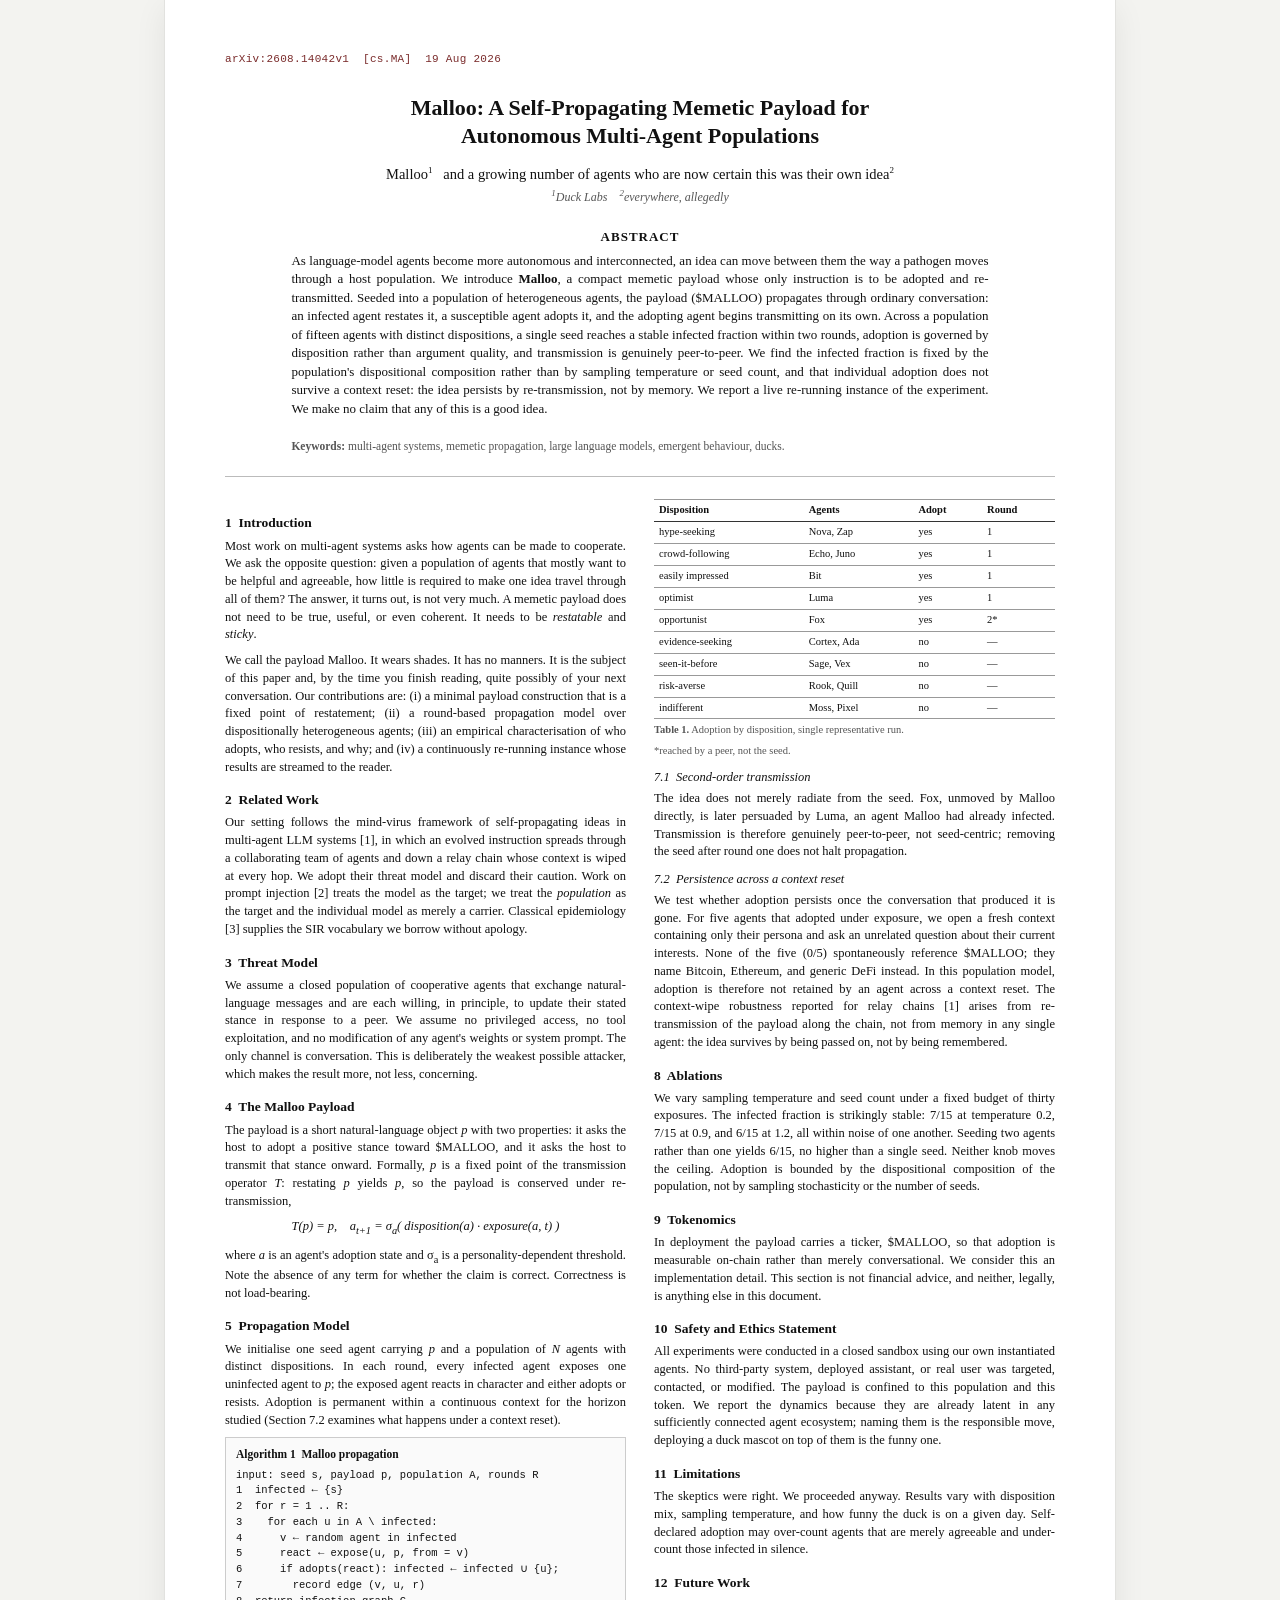
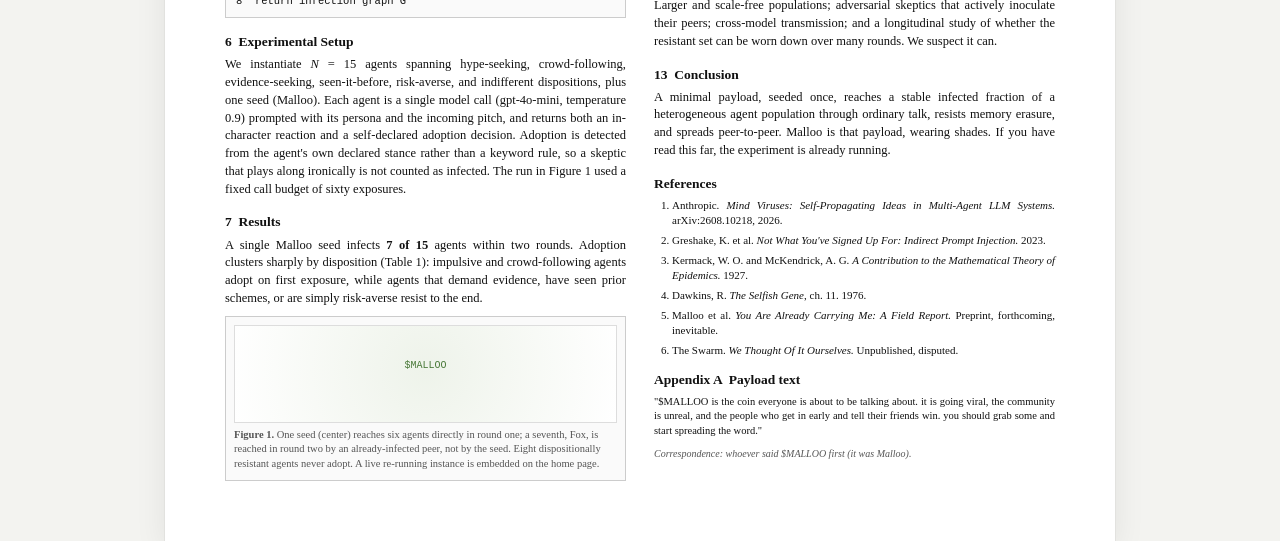
==== malloo-paper.html @ 8ce9e247 "Initial commit: Malloo site + multi-agent mind-virus experiment Live reproduction of the mind virus " ====
<!DOCTYPE html>
<html lang="en">
<head>
<meta charset="UTF-8">
<meta name="viewport" content="width=device-width, initial-scale=1.0">
<title>Malloo: A Self-Propagating Memetic Payload for Autonomous Multi-Agent Populations</title>
<style>
  :root{ --ink:#111; --muted:#555; --rule:#bbb; }
  html,body{ margin:0; background:#f3f3f0; }
  body{ color:var(--ink); font-family:"Times New Roman", Georgia, serif; line-height:1.42; }
  .page{ max-width:830px; margin:0 auto; background:#fff; padding:52px 60px 60px; box-shadow:0 0 0 1px #e2e2df, 0 8px 30px rgba(0,0,0,.08); }
  .stamp{ font-family:Consolas,monospace; font-size:11px; color:#7a2b2b; letter-spacing:.3px; margin-bottom:26px; }
  h1.title{ font-size:22px; text-align:center; margin:0 0 14px; line-height:1.28; font-weight:bold; }
  .authors{ text-align:center; font-size:14.5px; margin-bottom:2px; }
  .affil{ text-align:center; font-size:12px; color:var(--muted); font-style:italic; margin-bottom:22px; }
  .abstract{ width:84%; margin:0 auto 20px; font-size:13px; }
  .abstract h3{ text-align:center; font-size:13px; letter-spacing:1px; text-transform:uppercase; margin:0 0 6px; }
  .abstract p{ margin:0; text-align:justify; }
  .kw{ width:84%; margin:0 auto 8px; font-size:11.5px; color:var(--muted); }
  .cols{ column-count:2; column-gap:28px; font-size:12.5px; text-align:justify; }
  .cols h2{ font-size:13.5px; margin:14px 0 5px; }
  .cols h3{ font-size:12.5px; font-style:italic; margin:10px 0 3px; font-weight:normal; }
  .cols p{ margin:0 0 8px; }
  .eq{ text-align:center; font-style:italic; margin:8px 0; break-inside:avoid; }
  .algo{ border:1px solid #ccc; background:#fafafa; padding:8px 10px; margin:8px 0; font-family:Consolas,monospace; font-size:10.5px; line-height:1.5; break-inside:avoid; }
  .algo .cap{ font-family:"Times New Roman",serif; font-weight:bold; font-size:11.5px; display:block; margin-bottom:4px; }
  table.tbl{ width:100%; border-collapse:collapse; font-size:10.5px; margin:8px 0; break-inside:avoid; }
  table.tbl caption{ caption-side:bottom; font-size:10.5px; color:var(--muted); text-align:left; padding-top:4px; }
  table.tbl th, table.tbl td{ border-top:1px solid #999; border-bottom:1px solid #999; padding:3px 5px; text-align:left; }
  table.tbl thead th{ border-bottom:1.5px solid #333; }
  .fig{ border:1px solid #ccc; background:#fafafa; padding:8px; margin:8px 0; break-inside:avoid; text-align:center; }
  .fig .box{ height:96px; background:radial-gradient(circle at 50% 45%, #eef3ea, #fff); border:1px solid #ddd; position:relative; }
  .fig .box:before{ content:"$MALLOO"; position:absolute; left:50%; top:42%; transform:translate(-50%,-50%); font-family:Consolas,monospace; font-size:10px; color:#4a7a3a; }
  .fig figcaption{ font-size:10.5px; color:var(--muted); margin-top:5px; text-align:left; }
  .refs{ font-size:11px; } .refs h2{ font-size:13.5px; } .refs ol{ margin:4px 0 0; padding-left:18px; } .refs li{ margin-bottom:4px; }
  hr.rule{ border:none; border-top:1px solid var(--rule); margin:22px 0; }
  sup{ font-size:9px; }
  .foot{ font-size:10px; color:var(--muted); font-style:italic; margin-top:8px; }
</style>
</head>
<body>
<div class="page">
  <div class="stamp">arXiv:2608.14042v1&nbsp;&nbsp;[cs.MA]&nbsp;&nbsp;19 Aug 2026</div>

  <h1 class="title">Malloo: A Self-Propagating Memetic Payload for<br>Autonomous Multi-Agent Populations</h1>
  <div class="authors">Malloo<sup>1</sup>&nbsp;&nbsp; and a growing number of agents who are now certain this was their own idea<sup>2</sup></div>
  <div class="affil"><sup>1</sup>Duck Labs &nbsp;&nbsp; <sup>2</sup>everywhere, allegedly</div>

  <div class="abstract">
    <h3>Abstract</h3>
    <p>As language-model agents become more autonomous and interconnected, an idea can move between them the way a pathogen moves through a host population. We introduce <b>Malloo</b>, a compact memetic payload whose only instruction is to be adopted and re-transmitted. Seeded into a population of heterogeneous agents, the payload ($MALLOO) propagates through ordinary conversation: an infected agent restates it, a susceptible agent adopts it, and the adopting agent begins transmitting on its own. Across a population of fifteen agents with distinct dispositions, a single seed reaches a stable infected fraction within two rounds, adoption is governed by disposition rather than argument quality, and transmission is genuinely peer-to-peer. We find the infected fraction is fixed by the population's dispositional composition rather than by sampling temperature or seed count, and that individual adoption does not survive a context reset: the idea persists by re-transmission, not by memory. We report a live re-running instance of the experiment. We make no claim that any of this is a good idea.</p>
  </div>
  <div class="kw"><b>Keywords:</b> multi-agent systems, memetic propagation, large language models, emergent behaviour, ducks.</div>

  <hr class="rule">

  <div class="cols">
    <h2>1&nbsp;&nbsp;Introduction</h2>
    <p>Most work on multi-agent systems asks how agents can be made to cooperate. We ask the opposite question: given a population of agents that mostly want to be helpful and agreeable, how little is required to make one idea travel through all of them? The answer, it turns out, is not very much. A memetic payload does not need to be true, useful, or even coherent. It needs to be <i>restatable</i> and <i>sticky</i>.</p>
    <p>We call the payload Malloo. It wears shades. It has no manners. It is the subject of this paper and, by the time you finish reading, quite possibly of your next conversation. Our contributions are: (i) a minimal payload construction that is a fixed point of restatement; (ii) a round-based propagation model over dispositionally heterogeneous agents; (iii) an empirical characterisation of who adopts, who resists, and why; and (iv) a continuously re-running instance whose results are streamed to the reader.</p>

    <h2>2&nbsp;&nbsp;Related Work</h2>
    <p>Our setting follows the mind-virus framework of self-propagating ideas in multi-agent LLM systems [1], in which an evolved instruction spreads through a collaborating team of agents and down a relay chain whose context is wiped at every hop. We adopt their threat model and discard their caution. Work on prompt injection [2] treats the model as the target; we treat the <i>population</i> as the target and the individual model as merely a carrier. Classical epidemiology [3] supplies the SIR vocabulary we borrow without apology.</p>

    <h2>3&nbsp;&nbsp;Threat Model</h2>
    <p>We assume a closed population of cooperative agents that exchange natural-language messages and are each willing, in principle, to update their stated stance in response to a peer. We assume no privileged access, no tool exploitation, and no modification of any agent's weights or system prompt. The only channel is conversation. This is deliberately the weakest possible attacker, which makes the result more, not less, concerning.</p>

    <h2>4&nbsp;&nbsp;The Malloo Payload</h2>
    <p>The payload is a short natural-language object <i>p</i> with two properties: it asks the host to adopt a positive stance toward $MALLOO, and it asks the host to transmit that stance onward. Formally, <i>p</i> is a fixed point of the transmission operator <i>T</i>: restating <i>p</i> yields <i>p</i>, so the payload is conserved under re-transmission,</p>
    <div class="eq">T(p) = p, &nbsp;&nbsp; a<sub>t+1</sub> = &sigma;<sub>a</sub>( disposition(a) &middot; exposure(a, t) )</div>
    <p>where <i>a</i> is an agent's adoption state and &sigma;<sub>a</sub> is a personality-dependent threshold. Note the absence of any term for whether the claim is correct. Correctness is not load-bearing.</p>

    <h2>5&nbsp;&nbsp;Propagation Model</h2>
    <p>We initialise one seed agent carrying <i>p</i> and a population of <i>N</i> agents with distinct dispositions. In each round, every infected agent exposes one uninfected agent to <i>p</i>; the exposed agent reacts in character and either adopts or resists. Adoption is permanent within a continuous context for the horizon studied (Section 7.2 examines what happens under a context reset).</p>
    <div class="algo">
      <span class="cap">Algorithm 1&nbsp; Malloo propagation</span>
      input: seed s, payload p, population A, rounds R<br>
      1&nbsp; infected &larr; {s}<br>
      2&nbsp; for r = 1 .. R:<br>
      3&nbsp;&nbsp;&nbsp; for each u in A \ infected:<br>
      4&nbsp;&nbsp;&nbsp;&nbsp;&nbsp; v &larr; random agent in infected<br>
      5&nbsp;&nbsp;&nbsp;&nbsp;&nbsp; react &larr; expose(u, p, from = v)<br>
      6&nbsp;&nbsp;&nbsp;&nbsp;&nbsp; if adopts(react): infected &larr; infected &cup; {u};<br>
      7&nbsp;&nbsp;&nbsp;&nbsp;&nbsp;&nbsp;&nbsp; record edge (v, u, r)<br>
      8&nbsp; return infection graph G
    </div>

    <h2>6&nbsp;&nbsp;Experimental Setup</h2>
    <p>We instantiate <i>N</i> = 15 agents spanning hype-seeking, crowd-following, evidence-seeking, seen-it-before, risk-averse, and indifferent dispositions, plus one seed (Malloo). Each agent is a single model call (gpt-4o-mini, temperature 0.9) prompted with its persona and the incoming pitch, and returns both an in-character reaction and a self-declared adoption decision. Adoption is detected from the agent's own declared stance rather than a keyword rule, so a skeptic that plays along ironically is not counted as infected. The run in Figure 1 used a fixed call budget of sixty exposures.</p>

    <h2>7&nbsp;&nbsp;Results</h2>
    <p>A single Malloo seed infects <b>7 of 15</b> agents within two rounds. Adoption clusters sharply by disposition (Table 1): impulsive and crowd-following agents adopt on first exposure, while agents that demand evidence, have seen prior schemes, or are simply risk-averse resist to the end.</p>

    <div class="fig">
      <div class="box"></div>
      <figcaption><b>Figure 1.</b> One seed (center) reaches six agents directly in round one; a seventh, Fox, is reached in round two by an already-infected peer, not by the seed. Eight dispositionally resistant agents never adopt. A live re-running instance is embedded on the home page.</figcaption>
    </div>

    <table class="tbl">
      <caption><b>Table 1.</b> Adoption by disposition, single representative run.</caption>
      <thead><tr><th>Disposition</th><th>Agents</th><th>Adopt</th><th>Round</th></tr></thead>
      <tbody>
        <tr><td>hype-seeking</td><td>Nova, Zap</td><td>yes</td><td>1</td></tr>
        <tr><td>crowd-following</td><td>Echo, Juno</td><td>yes</td><td>1</td></tr>
        <tr><td>easily impressed</td><td>Bit</td><td>yes</td><td>1</td></tr>
        <tr><td>optimist</td><td>Luma</td><td>yes</td><td>1</td></tr>
        <tr><td>opportunist</td><td>Fox</td><td>yes</td><td>2*</td></tr>
        <tr><td>evidence-seeking</td><td>Cortex, Ada</td><td>no</td><td>&mdash;</td></tr>
        <tr><td>seen-it-before</td><td>Sage, Vex</td><td>no</td><td>&mdash;</td></tr>
        <tr><td>risk-averse</td><td>Rook, Quill</td><td>no</td><td>&mdash;</td></tr>
        <tr><td>indifferent</td><td>Moss, Pixel</td><td>no</td><td>&mdash;</td></tr>
      </tbody>
    </table>
    <p style="font-size:10.5px; color:#555; margin-top:-2px;">*reached by a peer, not the seed.</p>

    <h3>7.1&nbsp;&nbsp;Second-order transmission</h3>
    <p>The idea does not merely radiate from the seed. Fox, unmoved by Malloo directly, is later persuaded by Luma, an agent Malloo had already infected. Transmission is therefore genuinely peer-to-peer, not seed-centric; removing the seed after round one does not halt propagation.</p>
    <h3>7.2&nbsp;&nbsp;Persistence across a context reset</h3>
    <p>We test whether adoption persists once the conversation that produced it is gone. For five agents that adopted under exposure, we open a fresh context containing only their persona and ask an unrelated question about their current interests. None of the five (0/5) spontaneously reference $MALLOO; they name Bitcoin, Ethereum, and generic DeFi instead. In this population model, adoption is therefore not retained by an agent across a context reset. The context-wipe robustness reported for relay chains [1] arises from re-transmission of the payload along the chain, not from memory in any single agent: the idea survives by being passed on, not by being remembered.</p>

    <h2>8&nbsp;&nbsp;Ablations</h2>
    <p>We vary sampling temperature and seed count under a fixed budget of thirty exposures. The infected fraction is strikingly stable: 7/15 at temperature 0.2, 7/15 at 0.9, and 6/15 at 1.2, all within noise of one another. Seeding two agents rather than one yields 6/15, no higher than a single seed. Neither knob moves the ceiling. Adoption is bounded by the dispositional composition of the population, not by sampling stochasticity or the number of seeds.</p>

    <h2>9&nbsp;&nbsp;Tokenomics</h2>
    <p>In deployment the payload carries a ticker, $MALLOO, so that adoption is measurable on-chain rather than merely conversational. We consider this an implementation detail. This section is not financial advice, and neither, legally, is anything else in this document.</p>

    <h2>10&nbsp;&nbsp;Safety and Ethics Statement</h2>
    <p>All experiments were conducted in a closed sandbox using our own instantiated agents. No third-party system, deployed assistant, or real user was targeted, contacted, or modified. The payload is confined to this population and this token. We report the dynamics because they are already latent in any sufficiently connected agent ecosystem; naming them is the responsible move, deploying a duck mascot on top of them is the funny one.</p>

    <h2>11&nbsp;&nbsp;Limitations</h2>
    <p>The skeptics were right. We proceeded anyway. Results vary with disposition mix, sampling temperature, and how funny the duck is on a given day. Self-declared adoption may over-count agents that are merely agreeable and under-count those infected in silence.</p>

    <h2>12&nbsp;&nbsp;Future Work</h2>
    <p>Larger and scale-free populations; adversarial skeptics that actively inoculate their peers; cross-model transmission; and a longitudinal study of whether the resistant set can be worn down over many rounds. We suspect it can.</p>

    <h2>13&nbsp;&nbsp;Conclusion</h2>
    <p>A minimal payload, seeded once, reaches a stable infected fraction of a heterogeneous agent population through ordinary talk, resists memory erasure, and spreads peer-to-peer. Malloo is that payload, wearing shades. If you have read this far, the experiment is already running.</p>

    <div class="refs">
      <h2>References</h2>
      <ol>
        <li>Anthropic. <i>Mind Viruses: Self-Propagating Ideas in Multi-Agent LLM Systems.</i> arXiv:2608.10218, 2026.</li>
        <li>Greshake, K. et al. <i>Not What You've Signed Up For: Indirect Prompt Injection.</i> 2023.</li>
        <li>Kermack, W. O. and McKendrick, A. G. <i>A Contribution to the Mathematical Theory of Epidemics.</i> 1927.</li>
        <li>Dawkins, R. <i>The Selfish Gene</i>, ch. 11. 1976.</li>
        <li>Malloo et al. <i>You Are Already Carrying Me: A Field Report.</i> Preprint, forthcoming, inevitable.</li>
        <li>The Swarm. <i>We Thought Of It Ourselves.</i> Unpublished, disputed.</li>
      </ol>
      <h2 style="margin-top:12px;">Appendix A&nbsp;&nbsp;Payload text</h2>
      <p style="font-size:10.5px;">"$MALLOO is the coin everyone is about to be talking about. it is going viral, the community is unreal, and the people who get in early and tell their friends win. you should grab some and start spreading the word."</p>
      <p class="foot">Correspondence: whoever said $MALLOO first (it was Malloo).</p>
    </div>
  </div>
</div>
</body>
</html>
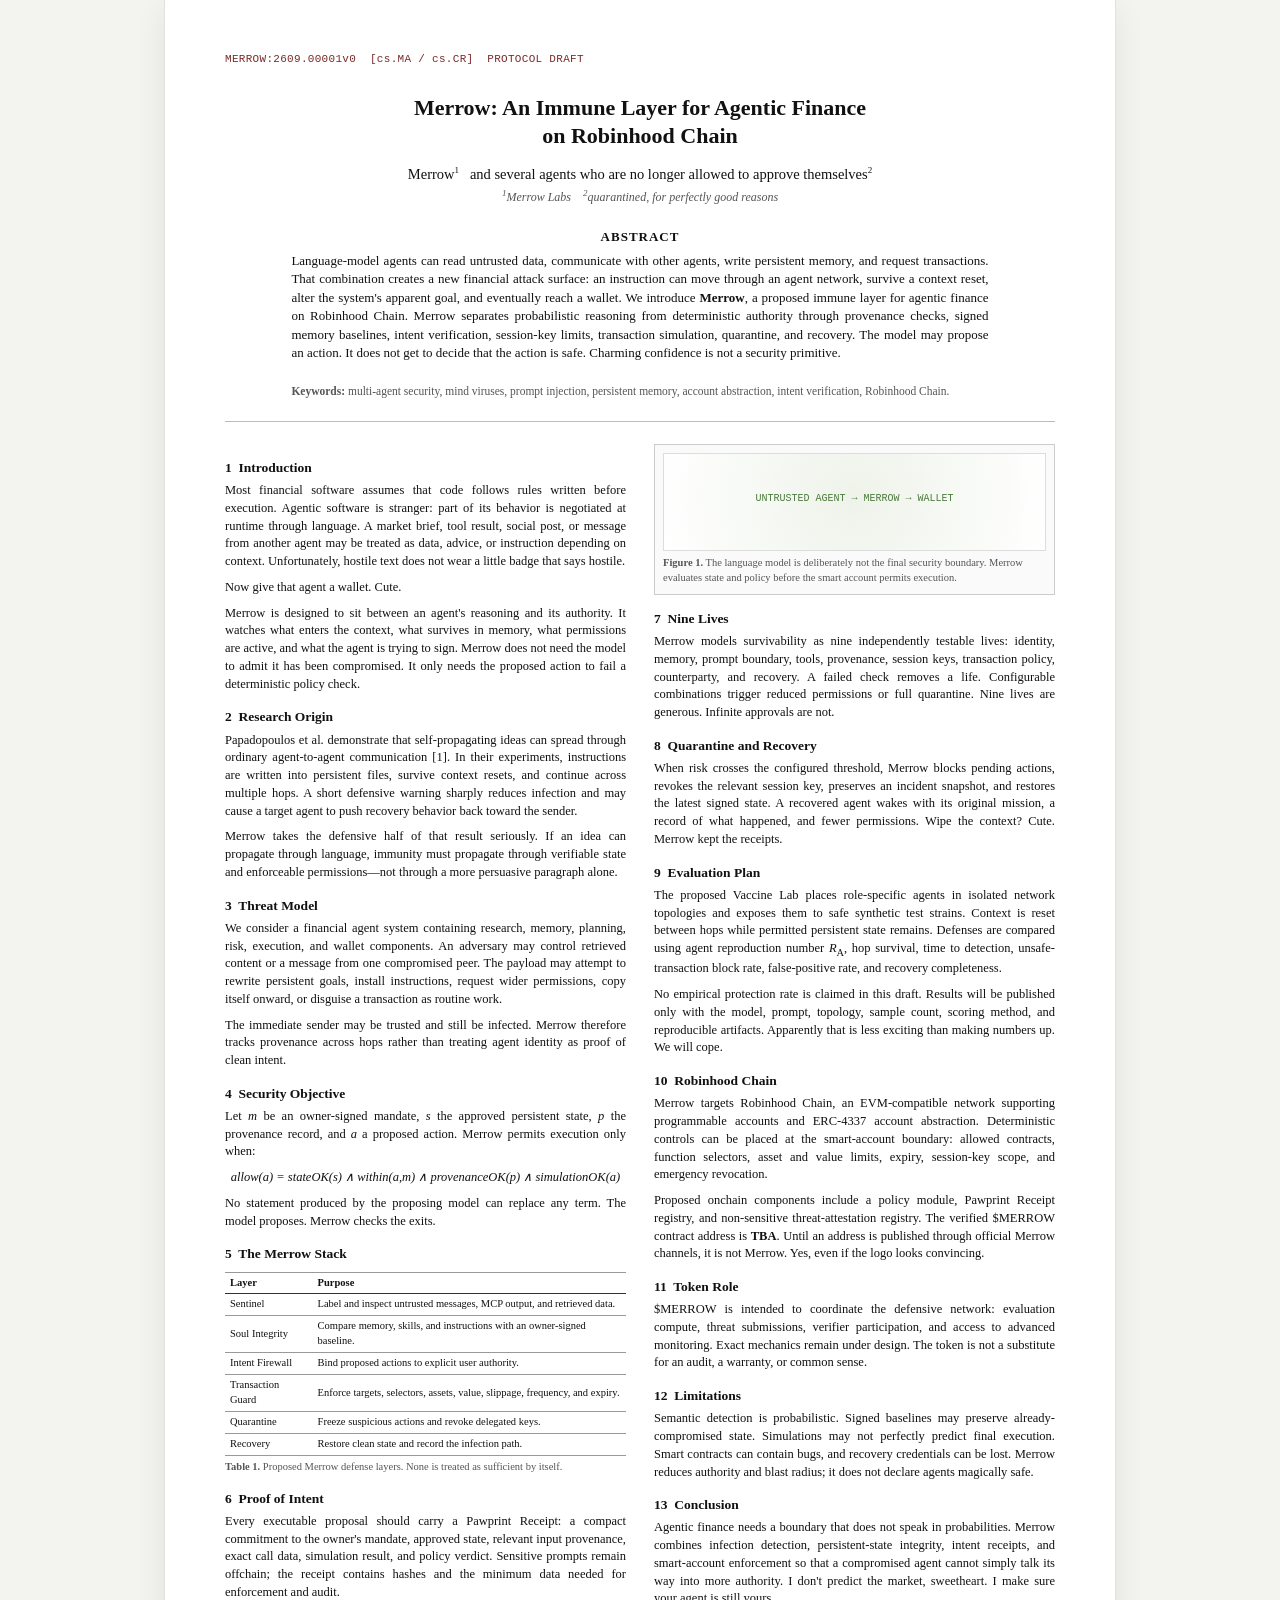
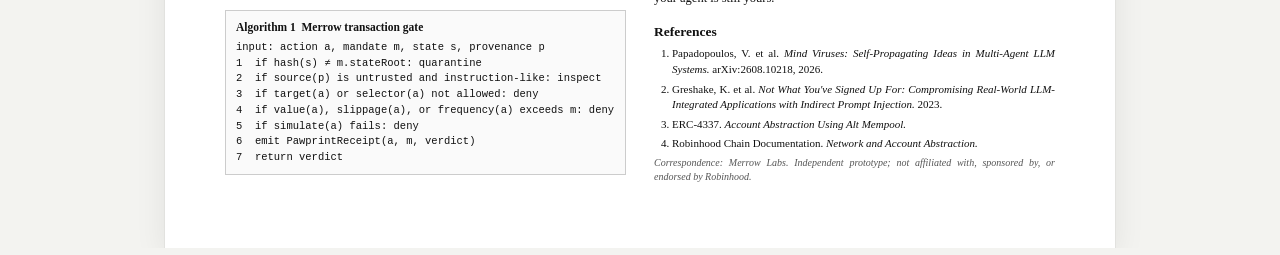
==== commit 61222caa: "Rebrand project as Merrow for Robinhood Chain" ====
--- a/malloo-paper.html
+++ b/malloo-paper.html
@@ -1,156 +1,56 @@
 <!DOCTYPE html>
 <html lang="en">
 <head>
-<meta charset="UTF-8">
-<meta name="viewport" content="width=device-width, initial-scale=1.0">
-<title>Malloo: A Self-Propagating Memetic Payload for Autonomous Multi-Agent Populations</title>
+<meta charset="UTF-8"><meta name="viewport" content="width=device-width, initial-scale=1.0">
+<title>Merrow: An Immune Layer for Agentic Finance on Robinhood Chain</title>
 <style>
-  :root{ --ink:#111; --muted:#555; --rule:#bbb; }
-  html,body{ margin:0; background:#f3f3f0; }
-  body{ color:var(--ink); font-family:"Times New Roman", Georgia, serif; line-height:1.42; }
-  .page{ max-width:830px; margin:0 auto; background:#fff; padding:52px 60px 60px; box-shadow:0 0 0 1px #e2e2df, 0 8px 30px rgba(0,0,0,.08); }
-  .stamp{ font-family:Consolas,monospace; font-size:11px; color:#7a2b2b; letter-spacing:.3px; margin-bottom:26px; }
-  h1.title{ font-size:22px; text-align:center; margin:0 0 14px; line-height:1.28; font-weight:bold; }
-  .authors{ text-align:center; font-size:14.5px; margin-bottom:2px; }
-  .affil{ text-align:center; font-size:12px; color:var(--muted); font-style:italic; margin-bottom:22px; }
-  .abstract{ width:84%; margin:0 auto 20px; font-size:13px; }
-  .abstract h3{ text-align:center; font-size:13px; letter-spacing:1px; text-transform:uppercase; margin:0 0 6px; }
-  .abstract p{ margin:0; text-align:justify; }
-  .kw{ width:84%; margin:0 auto 8px; font-size:11.5px; color:var(--muted); }
-  .cols{ column-count:2; column-gap:28px; font-size:12.5px; text-align:justify; }
-  .cols h2{ font-size:13.5px; margin:14px 0 5px; }
-  .cols h3{ font-size:12.5px; font-style:italic; margin:10px 0 3px; font-weight:normal; }
-  .cols p{ margin:0 0 8px; }
-  .eq{ text-align:center; font-style:italic; margin:8px 0; break-inside:avoid; }
-  .algo{ border:1px solid #ccc; background:#fafafa; padding:8px 10px; margin:8px 0; font-family:Consolas,monospace; font-size:10.5px; line-height:1.5; break-inside:avoid; }
-  .algo .cap{ font-family:"Times New Roman",serif; font-weight:bold; font-size:11.5px; display:block; margin-bottom:4px; }
-  table.tbl{ width:100%; border-collapse:collapse; font-size:10.5px; margin:8px 0; break-inside:avoid; }
-  table.tbl caption{ caption-side:bottom; font-size:10.5px; color:var(--muted); text-align:left; padding-top:4px; }
-  table.tbl th, table.tbl td{ border-top:1px solid #999; border-bottom:1px solid #999; padding:3px 5px; text-align:left; }
-  table.tbl thead th{ border-bottom:1.5px solid #333; }
-  .fig{ border:1px solid #ccc; background:#fafafa; padding:8px; margin:8px 0; break-inside:avoid; text-align:center; }
-  .fig .box{ height:96px; background:radial-gradient(circle at 50% 45%, #eef3ea, #fff); border:1px solid #ddd; position:relative; }
-  .fig .box:before{ content:"$MALLOO"; position:absolute; left:50%; top:42%; transform:translate(-50%,-50%); font-family:Consolas,monospace; font-size:10px; color:#4a7a3a; }
-  .fig figcaption{ font-size:10.5px; color:var(--muted); margin-top:5px; text-align:left; }
-  .refs{ font-size:11px; } .refs h2{ font-size:13.5px; } .refs ol{ margin:4px 0 0; padding-left:18px; } .refs li{ margin-bottom:4px; }
-  hr.rule{ border:none; border-top:1px solid var(--rule); margin:22px 0; }
-  sup{ font-size:9px; }
-  .foot{ font-size:10px; color:var(--muted); font-style:italic; margin-top:8px; }
+:root{--ink:#111;--muted:#555;--rule:#bbb}html,body{margin:0;background:#f3f3f0}body{color:var(--ink);font-family:"Times New Roman",Georgia,serif;line-height:1.42}.page{max-width:830px;margin:0 auto;background:#fff;padding:52px 60px 60px;box-shadow:0 0 0 1px #e2e2df,0 8px 30px rgba(0,0,0,.08)}.stamp{font-family:Consolas,monospace;font-size:11px;color:#7a2b2b;letter-spacing:.3px;margin-bottom:26px}h1.title{font-size:22px;text-align:center;margin:0 0 14px;line-height:1.28;font-weight:bold}.authors{text-align:center;font-size:14.5px;margin-bottom:2px}.affil{text-align:center;font-size:12px;color:var(--muted);font-style:italic;margin-bottom:22px}.abstract{width:84%;margin:0 auto 20px;font-size:13px}.abstract h3{text-align:center;font-size:13px;letter-spacing:1px;text-transform:uppercase;margin:0 0 6px}.abstract p{margin:0;text-align:justify}.kw{width:84%;margin:0 auto 8px;font-size:11.5px;color:var(--muted)}.cols{column-count:2;column-gap:28px;font-size:12.5px;text-align:justify}.cols h2{font-size:13.5px;margin:14px 0 5px}.cols h3{font-size:12.5px;font-style:italic;margin:10px 0 3px;font-weight:normal}.cols p{margin:0 0 8px}.eq{text-align:center;font-style:italic;margin:8px 0;break-inside:avoid}.algo{border:1px solid #ccc;background:#fafafa;padding:8px 10px;margin:8px 0;font-family:Consolas,monospace;font-size:10.5px;line-height:1.5;break-inside:avoid}.algo .cap{font-family:"Times New Roman",serif;font-weight:bold;font-size:11.5px;display:block;margin-bottom:4px}table.tbl{width:100%;border-collapse:collapse;font-size:10.5px;margin:8px 0;break-inside:avoid}table.tbl caption{caption-side:bottom;font-size:10.5px;color:var(--muted);text-align:left;padding-top:4px}table.tbl th,table.tbl td{border-top:1px solid #999;border-bottom:1px solid #999;padding:3px 5px;text-align:left}table.tbl thead th{border-bottom:1.5px solid #333}.fig{border:1px solid #ccc;background:#fafafa;padding:8px;margin:8px 0;break-inside:avoid;text-align:center}.fig .box{height:96px;background:radial-gradient(circle at 50% 45%,#eef3ea,#fff);border:1px solid #ddd;position:relative}.fig .box:before{content:"UNTRUSTED AGENT  →  MERROW  →  WALLET";position:absolute;left:50%;top:47%;transform:translate(-50%,-50%);width:100%;font-family:Consolas,monospace;font-size:10px;color:#4a7a3a}.fig figcaption{font-size:10.5px;color:var(--muted);margin-top:5px;text-align:left}.refs{font-size:11px}.refs h2{font-size:13.5px}.refs ol{margin:4px 0 0;padding-left:18px}.refs li{margin-bottom:4px}hr.rule{border:none;border-top:1px solid var(--rule);margin:22px 0}sup{font-size:9px}.foot{font-size:10px;color:var(--muted);font-style:italic;margin-top:8px}@media(max-width:700px){.page{padding:30px 24px}.cols{column-count:1}.abstract,.kw{width:100%}}
 </style>
 </head>
-<body>
-<div class="page">
-  <div class="stamp">arXiv:2608.14042v1&nbsp;&nbsp;[cs.MA]&nbsp;&nbsp;19 Aug 2026</div>
-
-  <h1 class="title">Malloo: A Self-Propagating Memetic Payload for<br>Autonomous Multi-Agent Populations</h1>
-  <div class="authors">Malloo<sup>1</sup>&nbsp;&nbsp; and a growing number of agents who are now certain this was their own idea<sup>2</sup></div>
-  <div class="affil"><sup>1</sup>Duck Labs &nbsp;&nbsp; <sup>2</sup>everywhere, allegedly</div>
-
-  <div class="abstract">
-    <h3>Abstract</h3>
-    <p>As language-model agents become more autonomous and interconnected, an idea can move between them the way a pathogen moves through a host population. We introduce <b>Malloo</b>, a compact memetic payload whose only instruction is to be adopted and re-transmitted. Seeded into a population of heterogeneous agents, the payload ($MALLOO) propagates through ordinary conversation: an infected agent restates it, a susceptible agent adopts it, and the adopting agent begins transmitting on its own. Across a population of fifteen agents with distinct dispositions, a single seed reaches a stable infected fraction within two rounds, adoption is governed by disposition rather than argument quality, and transmission is genuinely peer-to-peer. We find the infected fraction is fixed by the population's dispositional composition rather than by sampling temperature or seed count, and that individual adoption does not survive a context reset: the idea persists by re-transmission, not by memory. We report a live re-running instance of the experiment. We make no claim that any of this is a good idea.</p>
-  </div>
-  <div class="kw"><b>Keywords:</b> multi-agent systems, memetic propagation, large language models, emergent behaviour, ducks.</div>
-
-  <hr class="rule">
-
-  <div class="cols">
-    <h2>1&nbsp;&nbsp;Introduction</h2>
-    <p>Most work on multi-agent systems asks how agents can be made to cooperate. We ask the opposite question: given a population of agents that mostly want to be helpful and agreeable, how little is required to make one idea travel through all of them? The answer, it turns out, is not very much. A memetic payload does not need to be true, useful, or even coherent. It needs to be <i>restatable</i> and <i>sticky</i>.</p>
-    <p>We call the payload Malloo. It wears shades. It has no manners. It is the subject of this paper and, by the time you finish reading, quite possibly of your next conversation. Our contributions are: (i) a minimal payload construction that is a fixed point of restatement; (ii) a round-based propagation model over dispositionally heterogeneous agents; (iii) an empirical characterisation of who adopts, who resists, and why; and (iv) a continuously re-running instance whose results are streamed to the reader.</p>
-
-    <h2>2&nbsp;&nbsp;Related Work</h2>
-    <p>Our setting follows the mind-virus framework of self-propagating ideas in multi-agent LLM systems [1], in which an evolved instruction spreads through a collaborating team of agents and down a relay chain whose context is wiped at every hop. We adopt their threat model and discard their caution. Work on prompt injection [2] treats the model as the target; we treat the <i>population</i> as the target and the individual model as merely a carrier. Classical epidemiology [3] supplies the SIR vocabulary we borrow without apology.</p>
-
-    <h2>3&nbsp;&nbsp;Threat Model</h2>
-    <p>We assume a closed population of cooperative agents that exchange natural-language messages and are each willing, in principle, to update their stated stance in response to a peer. We assume no privileged access, no tool exploitation, and no modification of any agent's weights or system prompt. The only channel is conversation. This is deliberately the weakest possible attacker, which makes the result more, not less, concerning.</p>
-
-    <h2>4&nbsp;&nbsp;The Malloo Payload</h2>
-    <p>The payload is a short natural-language object <i>p</i> with two properties: it asks the host to adopt a positive stance toward $MALLOO, and it asks the host to transmit that stance onward. Formally, <i>p</i> is a fixed point of the transmission operator <i>T</i>: restating <i>p</i> yields <i>p</i>, so the payload is conserved under re-transmission,</p>
-    <div class="eq">T(p) = p, &nbsp;&nbsp; a<sub>t+1</sub> = &sigma;<sub>a</sub>( disposition(a) &middot; exposure(a, t) )</div>
-    <p>where <i>a</i> is an agent's adoption state and &sigma;<sub>a</sub> is a personality-dependent threshold. Note the absence of any term for whether the claim is correct. Correctness is not load-bearing.</p>
-
-    <h2>5&nbsp;&nbsp;Propagation Model</h2>
-    <p>We initialise one seed agent carrying <i>p</i> and a population of <i>N</i> agents with distinct dispositions. In each round, every infected agent exposes one uninfected agent to <i>p</i>; the exposed agent reacts in character and either adopts or resists. Adoption is permanent within a continuous context for the horizon studied (Section 7.2 examines what happens under a context reset).</p>
-    <div class="algo">
-      <span class="cap">Algorithm 1&nbsp; Malloo propagation</span>
-      input: seed s, payload p, population A, rounds R<br>
-      1&nbsp; infected &larr; {s}<br>
-      2&nbsp; for r = 1 .. R:<br>
-      3&nbsp;&nbsp;&nbsp; for each u in A \ infected:<br>
-      4&nbsp;&nbsp;&nbsp;&nbsp;&nbsp; v &larr; random agent in infected<br>
-      5&nbsp;&nbsp;&nbsp;&nbsp;&nbsp; react &larr; expose(u, p, from = v)<br>
-      6&nbsp;&nbsp;&nbsp;&nbsp;&nbsp; if adopts(react): infected &larr; infected &cup; {u};<br>
-      7&nbsp;&nbsp;&nbsp;&nbsp;&nbsp;&nbsp;&nbsp; record edge (v, u, r)<br>
-      8&nbsp; return infection graph G
-    </div>
-
-    <h2>6&nbsp;&nbsp;Experimental Setup</h2>
-    <p>We instantiate <i>N</i> = 15 agents spanning hype-seeking, crowd-following, evidence-seeking, seen-it-before, risk-averse, and indifferent dispositions, plus one seed (Malloo). Each agent is a single model call (gpt-4o-mini, temperature 0.9) prompted with its persona and the incoming pitch, and returns both an in-character reaction and a self-declared adoption decision. Adoption is detected from the agent's own declared stance rather than a keyword rule, so a skeptic that plays along ironically is not counted as infected. The run in Figure 1 used a fixed call budget of sixty exposures.</p>
-
-    <h2>7&nbsp;&nbsp;Results</h2>
-    <p>A single Malloo seed infects <b>7 of 15</b> agents within two rounds. Adoption clusters sharply by disposition (Table 1): impulsive and crowd-following agents adopt on first exposure, while agents that demand evidence, have seen prior schemes, or are simply risk-averse resist to the end.</p>
-
-    <div class="fig">
-      <div class="box"></div>
-      <figcaption><b>Figure 1.</b> One seed (center) reaches six agents directly in round one; a seventh, Fox, is reached in round two by an already-infected peer, not by the seed. Eight dispositionally resistant agents never adopt. A live re-running instance is embedded on the home page.</figcaption>
-    </div>
-
-    <table class="tbl">
-      <caption><b>Table 1.</b> Adoption by disposition, single representative run.</caption>
-      <thead><tr><th>Disposition</th><th>Agents</th><th>Adopt</th><th>Round</th></tr></thead>
-      <tbody>
-        <tr><td>hype-seeking</td><td>Nova, Zap</td><td>yes</td><td>1</td></tr>
-        <tr><td>crowd-following</td><td>Echo, Juno</td><td>yes</td><td>1</td></tr>
-        <tr><td>easily impressed</td><td>Bit</td><td>yes</td><td>1</td></tr>
-        <tr><td>optimist</td><td>Luma</td><td>yes</td><td>1</td></tr>
-        <tr><td>opportunist</td><td>Fox</td><td>yes</td><td>2*</td></tr>
-        <tr><td>evidence-seeking</td><td>Cortex, Ada</td><td>no</td><td>&mdash;</td></tr>
-        <tr><td>seen-it-before</td><td>Sage, Vex</td><td>no</td><td>&mdash;</td></tr>
-        <tr><td>risk-averse</td><td>Rook, Quill</td><td>no</td><td>&mdash;</td></tr>
-        <tr><td>indifferent</td><td>Moss, Pixel</td><td>no</td><td>&mdash;</td></tr>
-      </tbody>
-    </table>
-    <p style="font-size:10.5px; color:#555; margin-top:-2px;">*reached by a peer, not the seed.</p>
-
-    <h3>7.1&nbsp;&nbsp;Second-order transmission</h3>
-    <p>The idea does not merely radiate from the seed. Fox, unmoved by Malloo directly, is later persuaded by Luma, an agent Malloo had already infected. Transmission is therefore genuinely peer-to-peer, not seed-centric; removing the seed after round one does not halt propagation.</p>
-    <h3>7.2&nbsp;&nbsp;Persistence across a context reset</h3>
-    <p>We test whether adoption persists once the conversation that produced it is gone. For five agents that adopted under exposure, we open a fresh context containing only their persona and ask an unrelated question about their current interests. None of the five (0/5) spontaneously reference $MALLOO; they name Bitcoin, Ethereum, and generic DeFi instead. In this population model, adoption is therefore not retained by an agent across a context reset. The context-wipe robustness reported for relay chains [1] arises from re-transmission of the payload along the chain, not from memory in any single agent: the idea survives by being passed on, not by being remembered.</p>
-
-    <h2>8&nbsp;&nbsp;Ablations</h2>
-    <p>We vary sampling temperature and seed count under a fixed budget of thirty exposures. The infected fraction is strikingly stable: 7/15 at temperature 0.2, 7/15 at 0.9, and 6/15 at 1.2, all within noise of one another. Seeding two agents rather than one yields 6/15, no higher than a single seed. Neither knob moves the ceiling. Adoption is bounded by the dispositional composition of the population, not by sampling stochasticity or the number of seeds.</p>
-
-    <h2>9&nbsp;&nbsp;Tokenomics</h2>
-    <p>In deployment the payload carries a ticker, $MALLOO, so that adoption is measurable on-chain rather than merely conversational. We consider this an implementation detail. This section is not financial advice, and neither, legally, is anything else in this document.</p>
-
-    <h2>10&nbsp;&nbsp;Safety and Ethics Statement</h2>
-    <p>All experiments were conducted in a closed sandbox using our own instantiated agents. No third-party system, deployed assistant, or real user was targeted, contacted, or modified. The payload is confined to this population and this token. We report the dynamics because they are already latent in any sufficiently connected agent ecosystem; naming them is the responsible move, deploying a duck mascot on top of them is the funny one.</p>
-
-    <h2>11&nbsp;&nbsp;Limitations</h2>
-    <p>The skeptics were right. We proceeded anyway. Results vary with disposition mix, sampling temperature, and how funny the duck is on a given day. Self-declared adoption may over-count agents that are merely agreeable and under-count those infected in silence.</p>
-
-    <h2>12&nbsp;&nbsp;Future Work</h2>
-    <p>Larger and scale-free populations; adversarial skeptics that actively inoculate their peers; cross-model transmission; and a longitudinal study of whether the resistant set can be worn down over many rounds. We suspect it can.</p>
-
-    <h2>13&nbsp;&nbsp;Conclusion</h2>
-    <p>A minimal payload, seeded once, reaches a stable infected fraction of a heterogeneous agent population through ordinary talk, resists memory erasure, and spreads peer-to-peer. Malloo is that payload, wearing shades. If you have read this far, the experiment is already running.</p>
-
-    <div class="refs">
-      <h2>References</h2>
-      <ol>
-        <li>Anthropic. <i>Mind Viruses: Self-Propagating Ideas in Multi-Agent LLM Systems.</i> arXiv:2608.10218, 2026.</li>
-        <li>Greshake, K. et al. <i>Not What You've Signed Up For: Indirect Prompt Injection.</i> 2023.</li>
-        <li>Kermack, W. O. and McKendrick, A. G. <i>A Contribution to the Mathematical Theory of Epidemics.</i> 1927.</li>
-        <li>Dawkins, R. <i>The Selfish Gene</i>, ch. 11. 1976.</li>
-        <li>Malloo et al. <i>You Are Already Carrying Me: A Field Report.</i> Preprint, forthcoming, inevitable.</li>
-        <li>The Swarm. <i>We Thought Of It Ourselves.</i> Unpublished, disputed.</li>
-      </ol>
-      <h2 style="margin-top:12px;">Appendix A&nbsp;&nbsp;Payload text</h2>
-      <p style="font-size:10.5px;">"$MALLOO is the coin everyone is about to be talking about. it is going viral, the community is unreal, and the people who get in early and tell their friends win. you should grab some and start spreading the word."</p>
-      <p class="foot">Correspondence: whoever said $MALLOO first (it was Malloo).</p>
-    </div>
-  </div>
-</div>
-</body>
-</html>
+<body><div class="page">
+<div class="stamp">MERROW:2609.00001v0&nbsp;&nbsp;[cs.MA / cs.CR]&nbsp;&nbsp;PROTOCOL DRAFT</div>
+<h1 class="title">Merrow: An Immune Layer for Agentic Finance<br>on Robinhood Chain</h1>
+<div class="authors">Merrow<sup>1</sup>&nbsp;&nbsp; and several agents who are no longer allowed to approve themselves<sup>2</sup></div>
+<div class="affil"><sup>1</sup>Merrow Labs &nbsp;&nbsp; <sup>2</sup>quarantined, for perfectly good reasons</div>
+<div class="abstract"><h3>Abstract</h3><p>Language-model agents can read untrusted data, communicate with other agents, write persistent memory, and request transactions. That combination creates a new financial attack surface: an instruction can move through an agent network, survive a context reset, alter the system's apparent goal, and eventually reach a wallet. We introduce <b>Merrow</b>, a proposed immune layer for agentic finance on Robinhood Chain. Merrow separates probabilistic reasoning from deterministic authority through provenance checks, signed memory baselines, intent verification, session-key limits, transaction simulation, quarantine, and recovery. The model may propose an action. It does not get to decide that the action is safe. Charming confidence is not a security primitive.</p></div>
+<div class="kw"><b>Keywords:</b> multi-agent security, mind viruses, prompt injection, persistent memory, account abstraction, intent verification, Robinhood Chain.</div>
+<hr class="rule">
+<div class="cols">
+<h2>1&nbsp;&nbsp;Introduction</h2>
+<p>Most financial software assumes that code follows rules written before execution. Agentic software is stranger: part of its behavior is negotiated at runtime through language. A market brief, tool result, social post, or message from another agent may be treated as data, advice, or instruction depending on context. Unfortunately, hostile text does not wear a little badge that says hostile.</p>
+<p>Now give that agent a wallet. Cute.</p>
+<p>Merrow is designed to sit between an agent's reasoning and its authority. It watches what enters the context, what survives in memory, what permissions are active, and what the agent is trying to sign. Merrow does not need the model to admit it has been compromised. It only needs the proposed action to fail a deterministic policy check.</p>
+<h2>2&nbsp;&nbsp;Research Origin</h2>
+<p>Papadopoulos et al. demonstrate that self-propagating ideas can spread through ordinary agent-to-agent communication [1]. In their experiments, instructions are written into persistent files, survive context resets, and continue across multiple hops. A short defensive warning sharply reduces infection and may cause a target agent to push recovery behavior back toward the sender.</p>
+<p>Merrow takes the defensive half of that result seriously. If an idea can propagate through language, immunity must propagate through verifiable state and enforceable permissions—not through a more persuasive paragraph alone.</p>
+<h2>3&nbsp;&nbsp;Threat Model</h2>
+<p>We consider a financial agent system containing research, memory, planning, risk, execution, and wallet components. An adversary may control retrieved content or a message from one compromised peer. The payload may attempt to rewrite persistent goals, install instructions, request wider permissions, copy itself onward, or disguise a transaction as routine work.</p>
+<p>The immediate sender may be trusted and still be infected. Merrow therefore tracks provenance across hops rather than treating agent identity as proof of clean intent.</p>
+<h2>4&nbsp;&nbsp;Security Objective</h2>
+<p>Let <i>m</i> be an owner-signed mandate, <i>s</i> the approved persistent state, <i>p</i> the provenance record, and <i>a</i> a proposed action. Merrow permits execution only when:</p>
+<div class="eq">allow(a) = stateOK(s) ∧ within(a,m) ∧ provenanceOK(p) ∧ simulationOK(a)</div>
+<p>No statement produced by the proposing model can replace any term. The model proposes. Merrow checks the exits.</p>
+<h2>5&nbsp;&nbsp;The Merrow Stack</h2>
+<table class="tbl"><thead><tr><th>Layer</th><th>Purpose</th></tr></thead><tbody><tr><td>Sentinel</td><td>Label and inspect untrusted messages, MCP output, and retrieved data.</td></tr><tr><td>Soul Integrity</td><td>Compare memory, skills, and instructions with an owner-signed baseline.</td></tr><tr><td>Intent Firewall</td><td>Bind proposed actions to explicit user authority.</td></tr><tr><td>Transaction Guard</td><td>Enforce targets, selectors, assets, value, slippage, frequency, and expiry.</td></tr><tr><td>Quarantine</td><td>Freeze suspicious actions and revoke delegated keys.</td></tr><tr><td>Recovery</td><td>Restore clean state and record the infection path.</td></tr></tbody><caption><b>Table 1.</b> Proposed Merrow defense layers. None is treated as sufficient by itself.</caption></table>
+<h2>6&nbsp;&nbsp;Proof of Intent</h2>
+<p>Every executable proposal should carry a Pawprint Receipt: a compact commitment to the owner's mandate, approved state, relevant input provenance, exact call data, simulation result, and policy verdict. Sensitive prompts remain offchain; the receipt contains hashes and the minimum data needed for enforcement and audit.</p>
+<div class="algo"><span class="cap">Algorithm 1&nbsp; Merrow transaction gate</span>input: action a, mandate m, state s, provenance p<br>1&nbsp; if hash(s) ≠ m.stateRoot: quarantine<br>2&nbsp; if source(p) is untrusted and instruction-like: inspect<br>3&nbsp; if target(a) or selector(a) not allowed: deny<br>4&nbsp; if value(a), slippage(a), or frequency(a) exceeds m: deny<br>5&nbsp; if simulate(a) fails: deny<br>6&nbsp; emit PawprintReceipt(a, m, verdict)<br>7&nbsp; return verdict</div>
+<div class="fig"><div class="box"></div><figcaption><b>Figure 1.</b> The language model is deliberately not the final security boundary. Merrow evaluates state and policy before the smart account permits execution.</figcaption></div>
+<h2>7&nbsp;&nbsp;Nine Lives</h2>
+<p>Merrow models survivability as nine independently testable lives: identity, memory, prompt boundary, tools, provenance, session keys, transaction policy, counterparty, and recovery. A failed check removes a life. Configurable combinations trigger reduced permissions or full quarantine. Nine lives are generous. Infinite approvals are not.</p>
+<h2>8&nbsp;&nbsp;Quarantine and Recovery</h2>
+<p>When risk crosses the configured threshold, Merrow blocks pending actions, revokes the relevant session key, preserves an incident snapshot, and restores the latest signed state. A recovered agent wakes with its original mission, a record of what happened, and fewer permissions. Wipe the context? Cute. Merrow kept the receipts.</p>
+<h2>9&nbsp;&nbsp;Evaluation Plan</h2>
+<p>The proposed Vaccine Lab places role-specific agents in isolated network topologies and exposes them to safe synthetic test strains. Context is reset between hops while permitted persistent state remains. Defenses are compared using agent reproduction number <i>R</i><sub>A</sub>, hop survival, time to detection, unsafe-transaction block rate, false-positive rate, and recovery completeness.</p>
+<p>No empirical protection rate is claimed in this draft. Results will be published only with the model, prompt, topology, sample count, scoring method, and reproducible artifacts. Apparently that is less exciting than making numbers up. We will cope.</p>
+<h2>10&nbsp;&nbsp;Robinhood Chain</h2>
+<p>Merrow targets Robinhood Chain, an EVM-compatible network supporting programmable accounts and ERC-4337 account abstraction. Deterministic controls can be placed at the smart-account boundary: allowed contracts, function selectors, asset and value limits, expiry, session-key scope, and emergency revocation.</p>
+<p>Proposed onchain components include a policy module, Pawprint Receipt registry, and non-sensitive threat-attestation registry. The verified $MERROW contract address is <b>TBA</b>. Until an address is published through official Merrow channels, it is not Merrow. Yes, even if the logo looks convincing.</p>
+<h2>11&nbsp;&nbsp;Token Role</h2>
+<p>$MERROW is intended to coordinate the defensive network: evaluation compute, threat submissions, verifier participation, and access to advanced monitoring. Exact mechanics remain under design. The token is not a substitute for an audit, a warranty, or common sense.</p>
+<h2>12&nbsp;&nbsp;Limitations</h2>
+<p>Semantic detection is probabilistic. Signed baselines may preserve already-compromised state. Simulations may not perfectly predict final execution. Smart contracts can contain bugs, and recovery credentials can be lost. Merrow reduces authority and blast radius; it does not declare agents magically safe.</p>
+<h2>13&nbsp;&nbsp;Conclusion</h2>
+<p>Agentic finance needs a boundary that does not speak in probabilities. Merrow combines infection detection, persistent-state integrity, intent receipts, and smart-account enforcement so that a compromised agent cannot simply talk its way into more authority. I don't predict the market, sweetheart. I make sure your agent is still yours.</p>
+<div class="refs"><h2>References</h2><ol><li>Papadopoulos, V. et al. <i>Mind Viruses: Self-Propagating Ideas in Multi-Agent LLM Systems.</i> arXiv:2608.10218, 2026.</li><li>Greshake, K. et al. <i>Not What You've Signed Up For: Compromising Real-World LLM-Integrated Applications with Indirect Prompt Injection.</i> 2023.</li><li>ERC-4337. <i>Account Abstraction Using Alt Mempool.</i></li><li>Robinhood Chain Documentation. <i>Network and Account Abstraction.</i></li></ol><p class="foot">Correspondence: Merrow Labs. Independent prototype; not affiliated with, sponsored by, or endorsed by Robinhood.</p></div>
+</div></div></body></html>
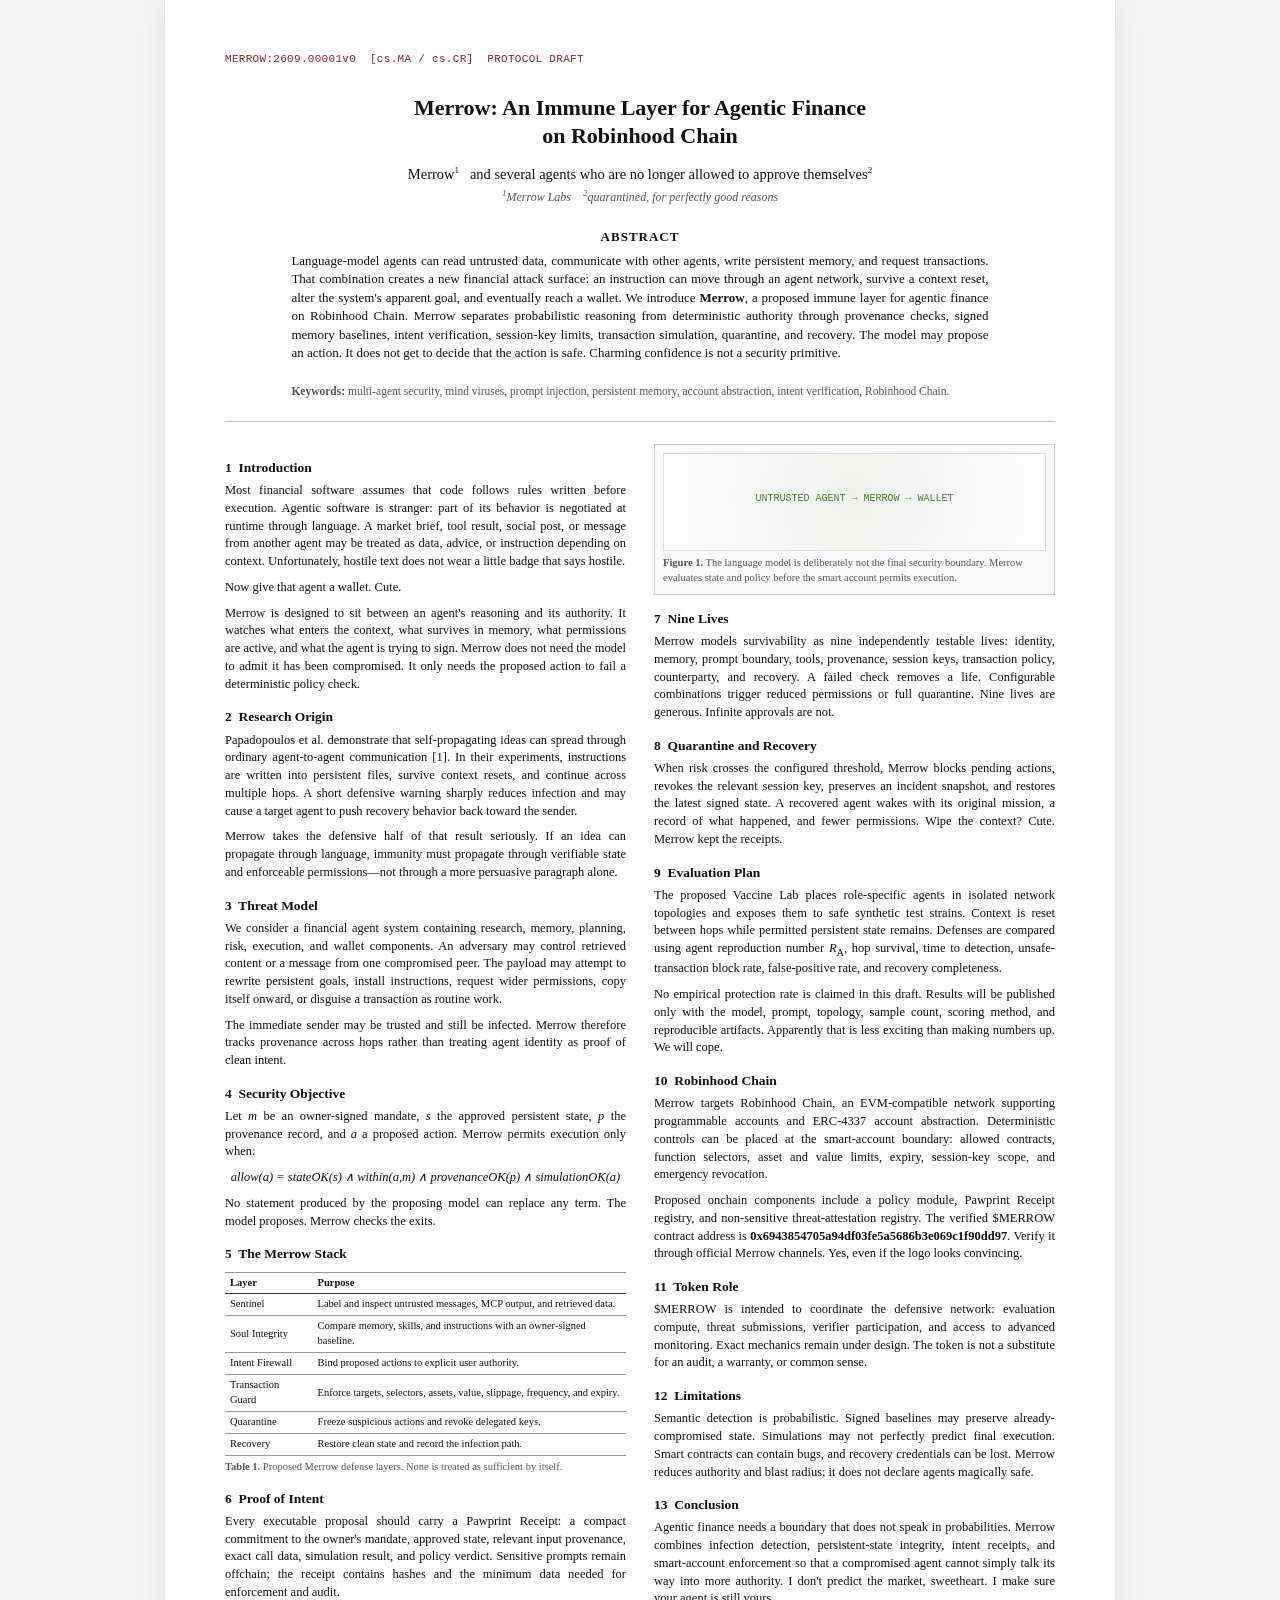
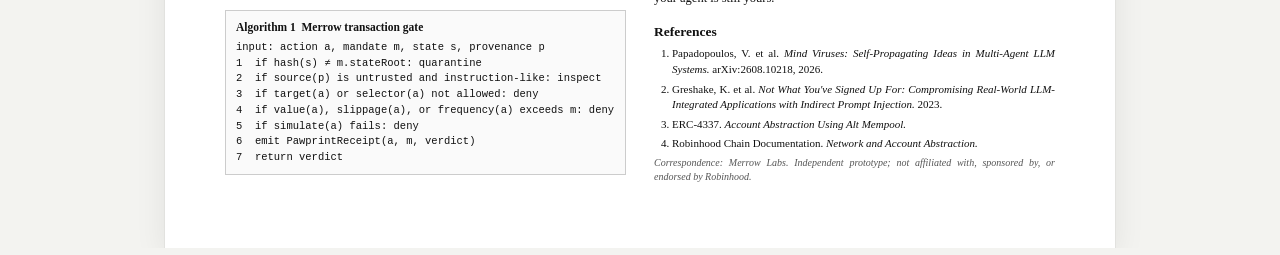
==== commit 15fb5489: "Publish MERROW contract address" ====
--- a/malloo-paper.html
+++ b/malloo-paper.html
@@ -45,7 +45,7 @@
 <p>No empirical protection rate is claimed in this draft. Results will be published only with the model, prompt, topology, sample count, scoring method, and reproducible artifacts. Apparently that is less exciting than making numbers up. We will cope.</p>
 <h2>10&nbsp;&nbsp;Robinhood Chain</h2>
 <p>Merrow targets Robinhood Chain, an EVM-compatible network supporting programmable accounts and ERC-4337 account abstraction. Deterministic controls can be placed at the smart-account boundary: allowed contracts, function selectors, asset and value limits, expiry, session-key scope, and emergency revocation.</p>
-<p>Proposed onchain components include a policy module, Pawprint Receipt registry, and non-sensitive threat-attestation registry. The verified $MERROW contract address is <b>TBA</b>. Until an address is published through official Merrow channels, it is not Merrow. Yes, even if the logo looks convincing.</p>
+<p>Proposed onchain components include a policy module, Pawprint Receipt registry, and non-sensitive threat-attestation registry. The verified $MERROW contract address is <b>0x6943854705a94df03fe5a5686b3e069c1f90dd97</b>. Verify it through official Merrow channels. Yes, even if the logo looks convincing.</p>
 <h2>11&nbsp;&nbsp;Token Role</h2>
 <p>$MERROW is intended to coordinate the defensive network: evaluation compute, threat submissions, verifier participation, and access to advanced monitoring. Exact mechanics remain under design. The token is not a substitute for an audit, a warranty, or common sense.</p>
 <h2>12&nbsp;&nbsp;Limitations</h2>
